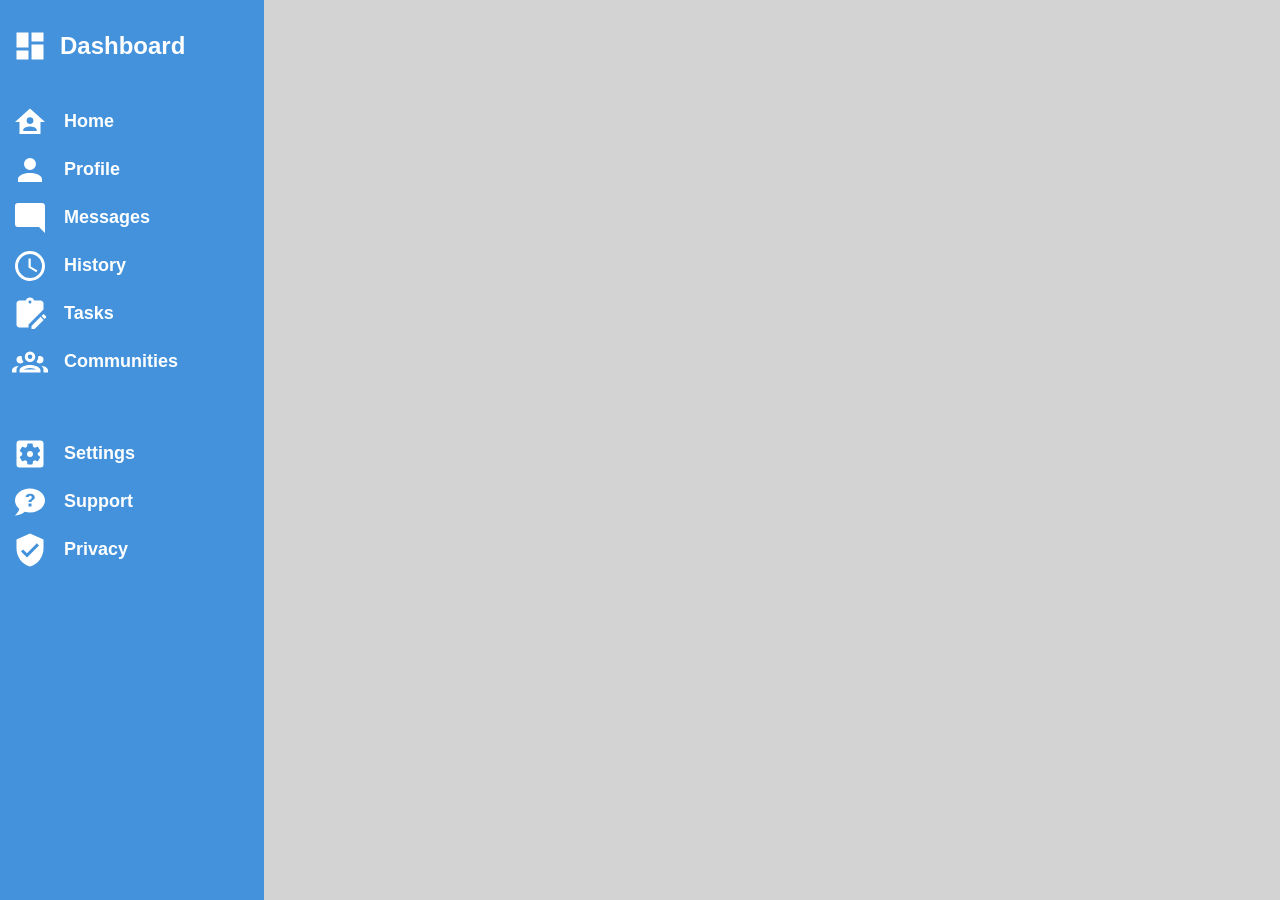
==== admin-dashboaard/index.html @ 9b549909 "Basic sideboard layout and styling" ====
<!DOCTYPE html>
<html lang="en">
<head>
    <meta charset="UTF-8">
    <meta name="viewport" content="width=device-width, initial-scale=1.0">
    <title>Admin Dashboard</title>
    <link rel="stylesheet" href="style.css">

</head>
<body>

    <aside class="sidebar">

        <div class="view-dashboard">
            <img src="images/view-dashboard.svg" class="icon" width="50" height="50">
            <h1>Dashboard</h1>
        </div>

        <nav class="primary-nav">
            <a href="#"><img src="images/home.svg" class="icon">Home</a>
            <a href="#"><img src="images/profile.svg" class="icon">Profile</a>
            <a href="#"><img src="images/message.svg" class="icon">Messages</a>
            <a href="#"><img src="images/clock-outline.svg" class="icon">History</a>
            <a href="#"><img src="images/clipboard-edit.svg" class="icon">Tasks</a>
            <a href="#"><img src="images/account-group-outline.svg" class="icon">Communities</a>
        </nav>

        <nav class="secondary-nav">
            <a href="#"><img src="images/cog-box.svg" class="icon">Settings</a>
            <a href="#"><img src="images/chat-question.svg" class="icon">Support</a>
            <a href="#"><img src="images/shield-check.svg" class="icon">Privacy</a>
        </nav>

    </aside>


</body>
</html>
---- admin-dashboaard/style.css ----
:root {
    --blue:rgb(67, 146, 219);
    --yellow: rgb(255, 208, 0);
    --gray: rgb(211, 211, 211);
}

body {
    margin: 0;
    font-family:'Segoe UI', Tahoma, Geneva, Verdana, sans-serif;
    background-color: var(--gray);
}

.sidebar {
    background-color: var(--blue);
    color: white;

    position: fixed;
    top: 0;
    left: 0;
    width: 240px;
    height: 100vh;
    padding: 12px;

    z-index: 1;
    overflow-x: hidden;
}

.view-dashboard {
    display: flex;
    align-items: center;
    gap: 12px;
    margin-bottom: 24px;
}

nav {
    display: flex;
    flex-direction: column;
    gap: 12px;
    margin-bottom: 56px;
}

nav a {
    display: flex;
    align-items: center;
    gap: 16px;
    text-decoration: none;
    color: white;
    font-size: 18px;
    font-weight: 600;
}

.icon { 
    filter: invert(100%);
    width: 36px;
    height: 36px;
}
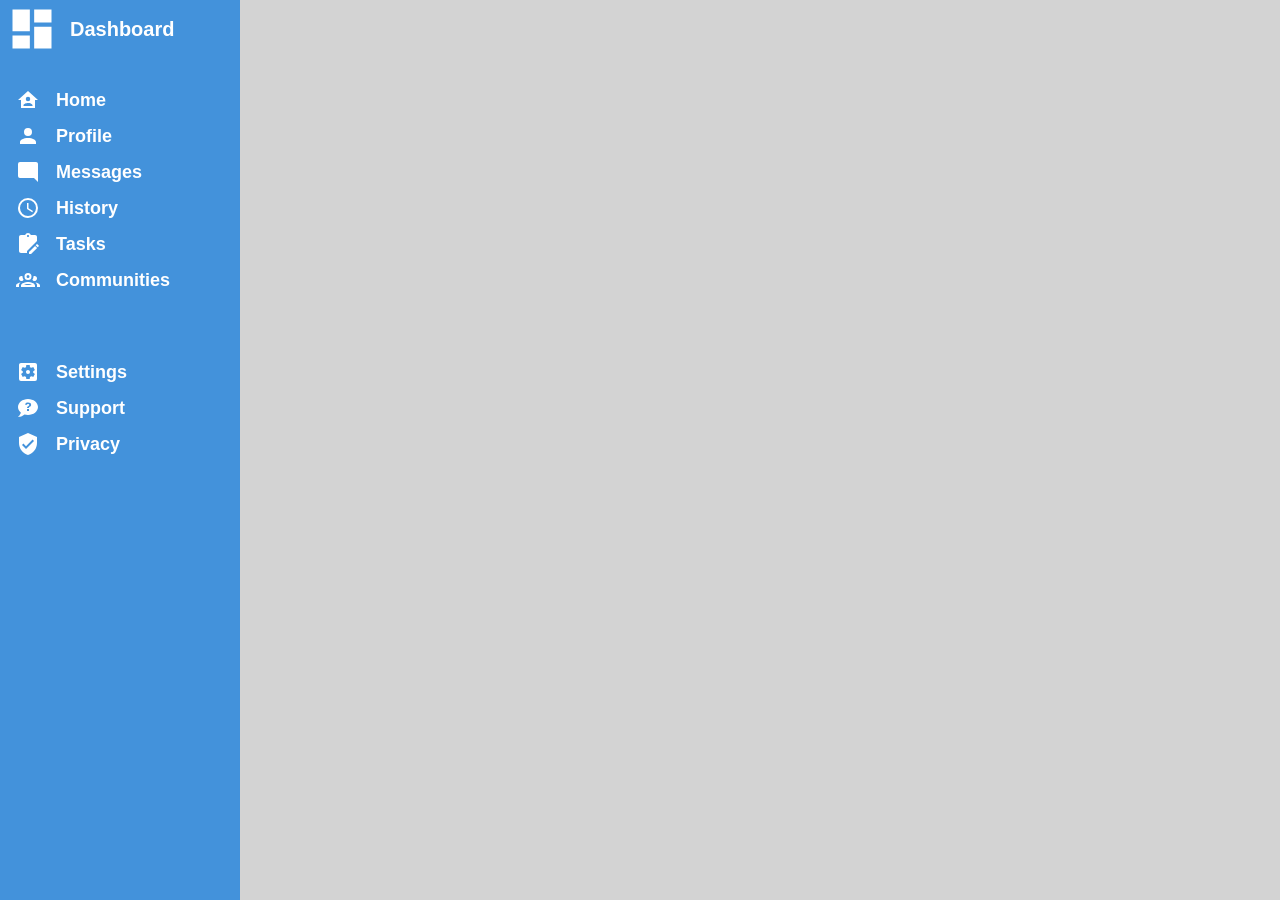
==== commit 6b02b816: "Improved sidebar styling" ====
--- a/admin-dashboaard/index.html
+++ b/admin-dashboaard/index.html
@@ -9,30 +9,43 @@
 </head>
 <body>
 
+    <!-- Sidenav -->
     <aside class="sidebar">
 
-        <div class="view-dashboard">
-            <img src="images/view-dashboard.svg" class="icon" width="50" height="50">
+        <button class="view-dashboard">
+            <img src="images/view-dashboard.svg" class="generic-icon" id="dashboard-icon" width="50" height="50">
             <h1>Dashboard</h1>
-        </div>
+        </button>
 
         <nav class="primary-nav">
-            <a href="#"><img src="images/home.svg" class="icon">Home</a>
-            <a href="#"><img src="images/profile.svg" class="icon">Profile</a>
-            <a href="#"><img src="images/message.svg" class="icon">Messages</a>
-            <a href="#"><img src="images/clock-outline.svg" class="icon">History</a>
-            <a href="#"><img src="images/clipboard-edit.svg" class="icon">Tasks</a>
-            <a href="#"><img src="images/account-group-outline.svg" class="icon">Communities</a>
+            <a href="#"><img src="images/home.svg" class="generic-icon">Home</a>
+            <a href="#"><img src="images/profile.svg" class="generic-icon">Profile</a>
+            <a href="#"><img src="images/message.svg" class="generic-icon">Messages</a>
+            <a href="#"><img src="images/clock-outline.svg" class="generic-icon">History</a>
+            <a href="#"><img src="images/clipboard-edit.svg" class="generic-icon">Tasks</a>
+            <a href="#"><img src="images/account-group-outline.svg" class="generic-icon">Communities</a>
         </nav>
 
         <nav class="secondary-nav">
-            <a href="#"><img src="images/cog-box.svg" class="icon">Settings</a>
-            <a href="#"><img src="images/chat-question.svg" class="icon">Support</a>
-            <a href="#"><img src="images/shield-check.svg" class="icon">Privacy</a>
+            <a href="#"><img src="images/cog-box.svg" class="generic-icon">Settings</a>
+            <a href="#"><img src="images/chat-question.svg" class="generic-icon">Support</a>
+            <a href="#"><img src="images/shield-check.svg" class="generic-icon">Privacy</a>
         </nav>
 
     </aside>
 
 
+    <!-- TOP PANEL -->
+    <main class="top-panel">
+
+        <div>
+
+        </div>
+        <div>
+            
+        </div>
+
+    </main>
+
 </body>
 </html>
--- a/admin-dashboaard/style.css
+++ b/admin-dashboaard/style.css
@@ -1,5 +1,6 @@
 :root {
     --blue:rgb(67, 146, 219);
+    --lightblue: rgb(116, 182, 243);
     --yellow: rgb(255, 208, 0);
     --gray: rgb(211, 211, 211);
 }
@@ -10,32 +11,48 @@
     background-color: var(--gray);
 }
 
+
+/* SIDEBAR */
+
 .sidebar {
     background-color: var(--blue);
     color: white;
 
     position: fixed;
+    box-sizing: border-box;
     top: 0;
     left: 0;
     width: 240px;
     height: 100vh;
-    padding: 12px;
 
     z-index: 1;
     overflow-x: hidden;
 }
+
 
 .view-dashboard {
     display: flex;
     align-items: center;
     gap: 12px;
     margin-bottom: 24px;
+    width: 100%;
+
+    background-color: var(--blue);
+    color: white;
+    border: none;
+}
+
+.view-dashboard:hover {
+    background-color: var(--lightblue);
+}
+
+.view-dashboard:active {
+    background-color: var(--blue);
 }
 
 nav {
     display: flex;
     flex-direction: column;
-    gap: 12px;
     margin-bottom: 56px;
 }
 
@@ -47,10 +64,32 @@
     color: white;
     font-size: 18px;
     font-weight: 600;
+    padding-left: 16px;
+    height: 36px;
 }
 
-.icon { 
+nav a:hover {
+    background-color: var(--lightblue);
+}
+
+nav a:active {
+    background-color: var(--blue);
+}
+
+.generic-icon { 
     filter: invert(100%);
-    width: 36px;
-    height: 36px;
-}+    width: 24px;
+    height: 24px;
+}
+
+#dashboard-icon {
+    width: 52px;
+    height: 52px;
+}
+
+
+
+
+
+/* TOP PANEL */
+
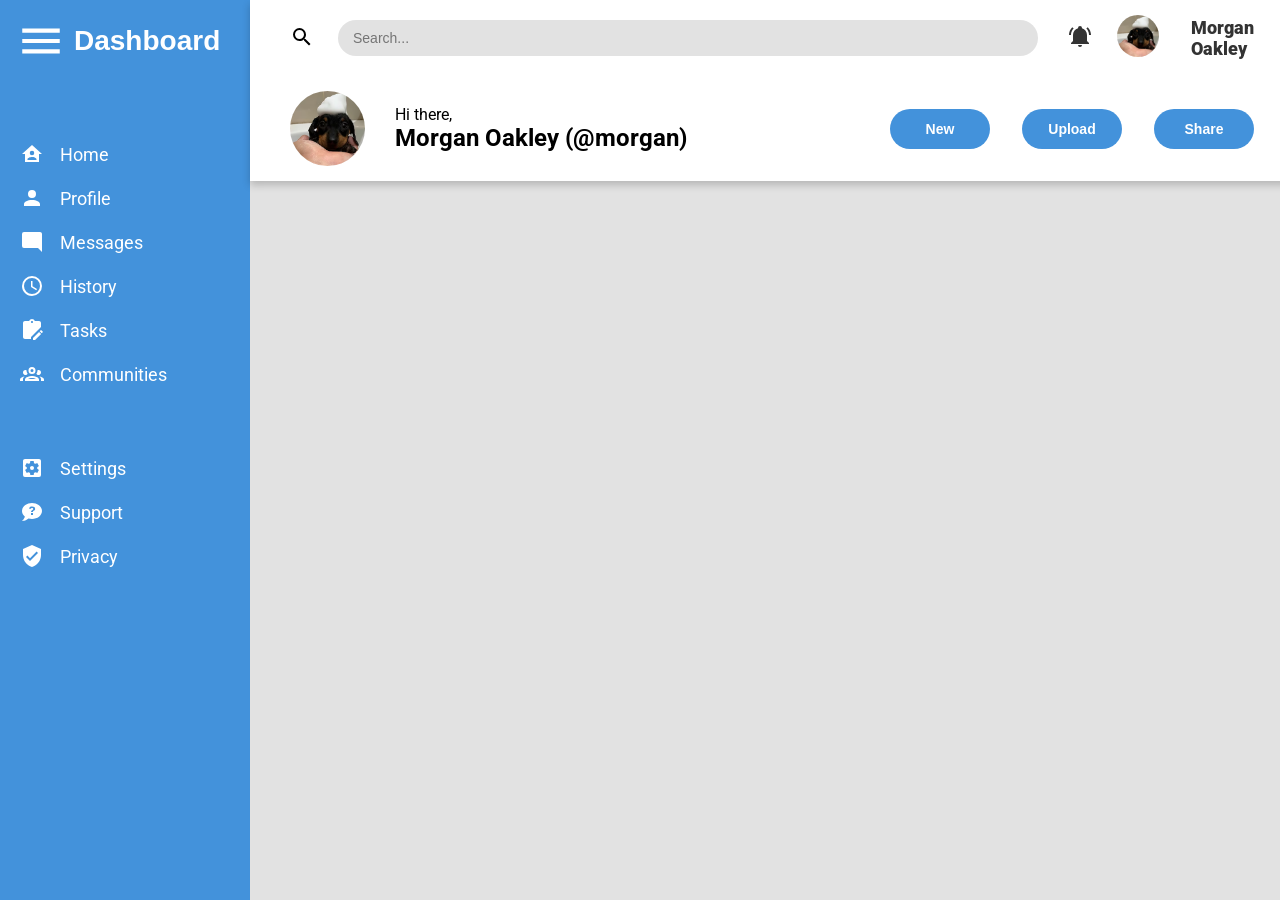
==== commit d1f99446: "Redo sidebar and top panel layout setup + styling" ====
--- a/admin-dashboaard/index.html
+++ b/admin-dashboaard/index.html
@@ -3,49 +3,68 @@
 <head>
     <meta charset="UTF-8">
     <meta name="viewport" content="width=device-width, initial-scale=1.0">
-    <title>Admin Dashboard</title>
+    <title>Dashboard</title>
     <link rel="stylesheet" href="style.css">
-
 </head>
 <body>
 
-    <!-- Sidenav -->
-    <aside class="sidebar">
+    <div class="container">
+        <!-- SIDEBAR -->
+        <aside class="sidebar">
+            <button class="sidebar-header">
+                <img src="images/menu.svg" width="50" height="50">
+                <h1>Dashboard</h1>
+            </button>
+            <nav class="sidebar-nav">
+                <ul>
+                    <li><a href="#home"><img src="images/home.svg">Home</a></li>
+                    <li><a href="#profile"><img src="images/profile.svg">Profile</a></li>
+                    <li><a href="#messages"><img src="images/message.svg">Messages</a></li>
+                    <li><a href="#history"><img src="images/clock-outline.svg">History</a></li>
+                    <li><a href="#tasks"><img src="images/clipboard-edit.svg">Tasks</a></li>
+                    <li><a href="#communities"><img src="images/account-group-outline.svg">Communities</a></li>
+                </ul>
+                <ul>
+                    <li><a href="#settings"><img src="images/cog-box.svg">Settings</a></li>
+                    <li><a href="#support"><img src="images/chat-question.svg">Support</a></li>
+                    <li><a href="#privacy"><img src="images/shield-check.svg">Privacy</a></li>
+                </ul>
+            </nav>
+        </aside>
 
-        <button class="view-dashboard">
-            <img src="images/view-dashboard.svg" class="generic-icon" id="dashboard-icon" width="50" height="50">
-            <h1>Dashboard</h1>
-        </button>
+        <!-- MAIN CONTENT -->
+        <div class="main-content">
+            <!-- TOP PANEL -->
+            <header class="top-panel">
+                <div class="top-row">
+                    <div class="search-bar">
+                        <button><img src="images/magnify.svg"></button>
+                        <input type="text" placeholder="Search...">
+                    </div>
+                    <div class="top-panel-right">
+                        <button class="notification-btn"><img src="images/bell-ring.svg"></button>
+                        <div class="user-profile">
+                            <a href="#profile"><img src="images/placeholder-profile-picture.png" id="avatar-small"></a>
+                            <span class="username">Morgan Oakley</span>
+                        </div>
+                    </div>
+                </div>
+                <div class="bottom-row">
+                    <img src="images/placeholder-profile-picture.png" id="avatar-big">
+                    <div class="greeting">
+                        <p>Hi there,</p>
+                        <h2>Morgan Oakley (@morgan)</h2>
+                    </div>
+                    <div class="action-buttons">
+                        <button class="btn btn-primary">New</button>
+                        <button class="btn btn-primary">Upload</button>
+                        <button class="btn btn-primary">Share</button>
+                    </div>
+                </div>
+            </header>
 
-        <nav class="primary-nav">
-            <a href="#"><img src="images/home.svg" class="generic-icon">Home</a>
-            <a href="#"><img src="images/profile.svg" class="generic-icon">Profile</a>
-            <a href="#"><img src="images/message.svg" class="generic-icon">Messages</a>
-            <a href="#"><img src="images/clock-outline.svg" class="generic-icon">History</a>
-            <a href="#"><img src="images/clipboard-edit.svg" class="generic-icon">Tasks</a>
-            <a href="#"><img src="images/account-group-outline.svg" class="generic-icon">Communities</a>
-        </nav>
-
-        <nav class="secondary-nav">
-            <a href="#"><img src="images/cog-box.svg" class="generic-icon">Settings</a>
-            <a href="#"><img src="images/chat-question.svg" class="generic-icon">Support</a>
-            <a href="#"><img src="images/shield-check.svg" class="generic-icon">Privacy</a>
-        </nav>
-
-    </aside>
-
-
-    <!-- TOP PANEL -->
-    <main class="top-panel">
-
-        <div>
-
-        </div>
-        <div>
             
         </div>
-
-    </main>
-
+    </div>
 </body>
 </html>
--- a/admin-dashboaard/style.css
+++ b/admin-dashboaard/style.css
@@ -1,95 +1,232 @@
+@import url('https://fonts.googleapis.com/css2?family=Roboto&display=swap');
+
+
+* {
+    margin: 0;
+    padding: 0;
+    box-sizing: border-box;
+}
+
 :root {
-    --blue:rgb(67, 146, 219);
-    --lightblue: rgb(116, 182, 243);
+    --blue: rgb(67, 146, 219);
     --yellow: rgb(255, 208, 0);
-    --gray: rgb(211, 211, 211);
+    --gray: rgb(226, 226, 226);
+    --shadow: 0 4px 8px 0 rgba(0, 0, 0, 0.2);
+    --hover: rgba(255, 255, 255, 0.2);
+    --clicked: rgba(255, 255, 255, 0.5);
 }
 
 body {
-    margin: 0;
-    font-family:'Segoe UI', Tahoma, Geneva, Verdana, sans-serif;
-    background-color: var(--gray);
-}
-
-
-/* SIDEBAR */
+    font-family: Roboto, 'Segoe UI', sans-serif;
+    background-color: var(--gray)
+}
+
+button {
+    cursor:pointer;
+}
+
+
+/* ==================== */
+
+.container {
+    display: grid;
+    grid-template-columns: 250px 1fr;
+    min-height: 100vh;
+}
+
+/* ==================== */
 
 .sidebar {
     background-color: var(--blue);
     color: white;
-
-    position: fixed;
-    box-sizing: border-box;
-    top: 0;
-    left: 0;
-    width: 240px;
-    height: 100vh;
-
-    z-index: 1;
-    overflow-x: hidden;
-}
-
-
-.view-dashboard {
-    display: flex;
-    align-items: center;
-    gap: 12px;
-    margin-bottom: 24px;
+    grid-row: 1 / -1; 
+}
+
+.sidebar-header {
+    display: flex;
+    align-items: center;
+    gap: 8px;
+    margin-bottom: 30px;
+    border: none;
+    background-color: transparent;
+    color: white;
+    padding: 16px;
     width: 100%;
-
-    background-color: var(--blue);
-    color: white;
-    border: none;
-}
-
-.view-dashboard:hover {
-    background-color: var(--lightblue);
-}
-
-.view-dashboard:active {
-    background-color: var(--blue);
-}
-
-nav {
-    display: flex;
-    flex-direction: column;
-    margin-bottom: 56px;
-}
-
-nav a {
+}
+
+
+.sidebar-header h1 {
+    font-size: 28px;
+}
+
+.sidebar-nav ul {
+    list-style: none;
+    margin-top: 50px;
+}
+
+.sidebar-nav li:hover, .sidebar-header:hover {
+    background-color: var(--hover);
+}
+
+.sidebar-nav li:active, .sidebar-header:active {
+    background-color: var(--clicked);
+}
+
+.sidebar-nav a {
+    color: white;
+    text-decoration: none;
+    font-size: 18px;
+    padding: 10px 20px;
     display: flex;
     align-items: center;
     gap: 16px;
-    text-decoration: none;
-    color: white;
-    font-size: 18px;
-    font-weight: 600;
-    padding-left: 16px;
-    height: 36px;
-}
-
-nav a:hover {
-    background-color: var(--lightblue);
-}
-
-nav a:active {
-    background-color: var(--blue);
-}
-
-.generic-icon { 
-    filter: invert(100%);
+}
+
+/* ! too lazy to change image colours so just inverting them ! */
+.sidebar-nav a img, .sidebar-header img {
+    filter: invert(100%)
+}
+
+.sidebar-nav a img {
     width: 24px;
     height: 24px;
 }
 
-#dashboard-icon {
-    width: 52px;
-    height: 52px;
-}
-
-
-
-
-
-/* TOP PANEL */
-
+
+
+/* ==================== */
+
+.top-panel {
+    background-color: white;
+    display: flex;
+    flex-direction: column;
+    box-shadow: var(--shadow);
+    grid-column: 1;
+}
+
+.top-row {
+    display: flex;
+    justify-content: space-between;
+    align-items: center;
+    padding: 15px 40px;
+    gap: 30px;
+}
+
+.bottom-row {
+    display: flex;
+    align-items: center;
+    padding: 15px 40px;
+    gap: 30px;
+}
+
+.search-bar {
+    display: flex;
+    align-items: center;
+    gap: 24px;
+}
+
+.search-bar input {
+    width: 700px;
+    padding: 10px 15px;
+    border: none;
+    border-radius: 20px;
+    font-size: 14px;
+    background-color: var(--gray);
+}
+
+.search-bar img {
+    width: 24px;
+    height: 24px;
+}
+
+.search-bar button {
+    border: none;
+    background-color: transparent;
+}
+
+.action-buttons {
+    display: flex;
+    gap: 32px;
+    margin-left: auto;
+}
+
+.action-buttons button {
+    border-radius: 20px;
+    min-width: 100px;
+    padding: 12px;
+    font-size: 14px;
+}
+
+.top-panel-right {
+    display: flex;
+    align-items: center;
+    gap: 25px;
+}
+
+.top-panel-right img {
+    height: 24px;
+    width: 24px;
+    filter: invert(20%)
+}
+
+.notification-btn {
+    background: none;
+    border: none;
+    font-size: 20px;
+    cursor: pointer;
+}
+
+.user-profile {
+    display: flex;
+    align-items: center;
+    gap: 32px;
+}
+
+#avatar-small {
+    width: 42px;
+    height: 42px;
+    border-radius: 50%;
+    object-fit: cover;
+    filter: none;
+}
+
+#avatar-big {
+    width: 75px;
+    height: 75px;
+    border-radius: 50%;
+    object-fit: cover;
+    filter: none;
+}
+
+.username {
+    font-weight: 900;
+    font-size: 18px;
+    color: #333;
+}
+
+/* ==================== */
+
+.main-content {
+    display: grid;
+    grid-template-rows: auto 1fr; 
+    grid-template-columns: 1fr;
+}
+
+.btn {
+    padding: 10px 25px;
+    border: none;
+    border-radius: 5px;
+    cursor: pointer;
+    font-weight: bold;
+}
+
+.btn-primary {
+    background-color: var(--blue);
+    color: white;
+    transition: background-color 0.3s;
+}
+
+.btn-primary:hover {
+    background-color: #2b5a99;
+}
+
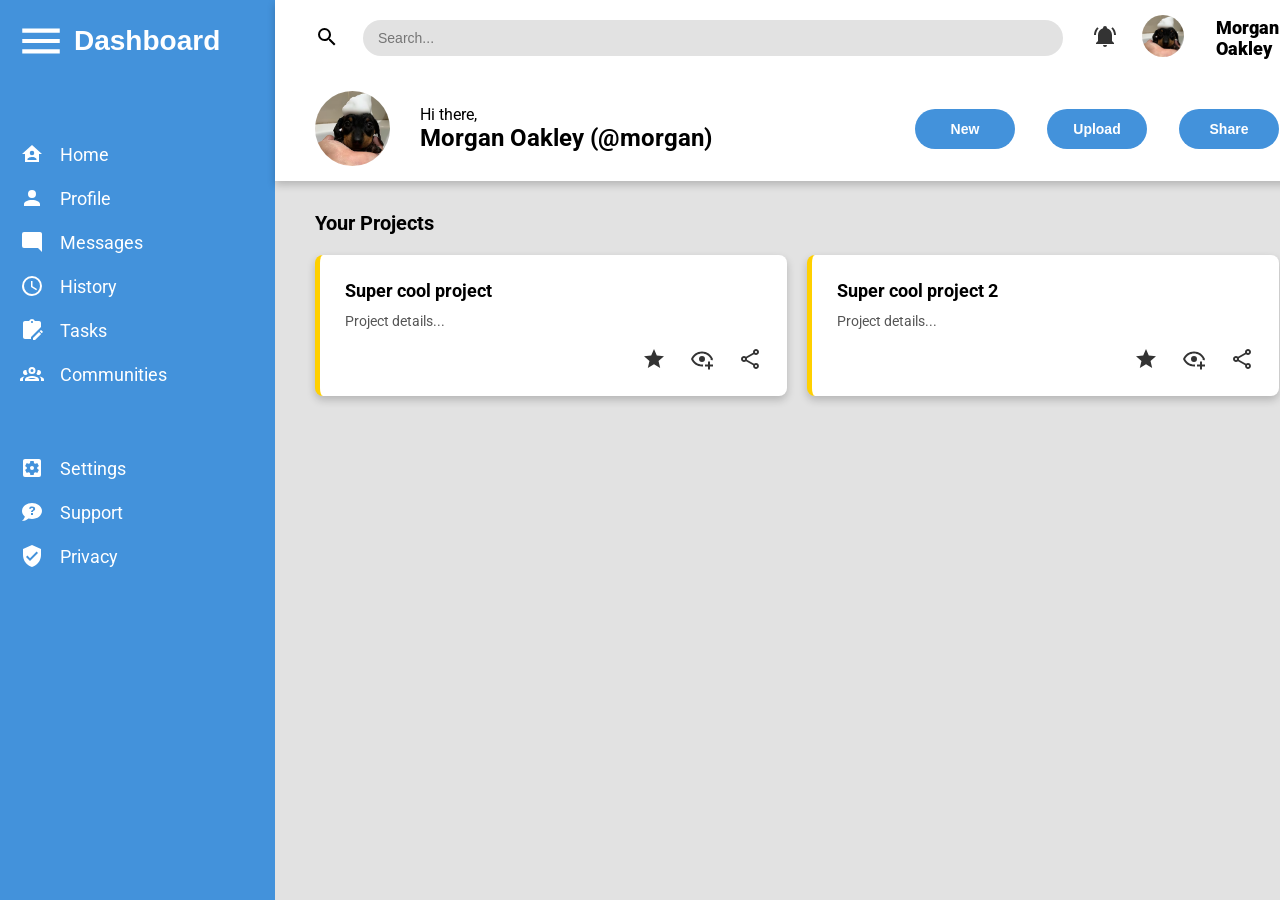
==== commit 71ca5363: "Add Project cards first attempt" ====
--- a/admin-dashboaard/index.html
+++ b/admin-dashboaard/index.html
@@ -11,10 +11,12 @@
     <div class="container">
         <!-- SIDEBAR -->
         <aside class="sidebar">
+
             <button class="sidebar-header">
                 <img src="images/menu.svg" width="50" height="50">
                 <h1>Dashboard</h1>
             </button>
+
             <nav class="sidebar-nav">
                 <ul>
                     <li><a href="#home"><img src="images/home.svg">Home</a></li>
@@ -30,12 +32,14 @@
                     <li><a href="#privacy"><img src="images/shield-check.svg">Privacy</a></li>
                 </ul>
             </nav>
+
         </aside>
 
         <!-- MAIN CONTENT -->
         <div class="main-content">
-            <!-- TOP PANEL -->
+
             <header class="top-panel">
+
                 <div class="top-row">
                     <div class="search-bar">
                         <button><img src="images/magnify.svg"></button>
@@ -49,6 +53,7 @@
                         </div>
                     </div>
                 </div>
+
                 <div class="bottom-row">
                     <img src="images/placeholder-profile-picture.png" id="avatar-big">
                     <div class="greeting">
@@ -61,9 +66,42 @@
                         <button class="btn btn-primary">Share</button>
                     </div>
                 </div>
+
             </header>
 
-            
+
+            <!-- CARDS -->
+             <div class="cards-container">
+
+                <div class="projects">
+                    <h3>Your Projects</h3>
+                    <div class="projects-cards-container">
+
+                        <div class="project-card">
+                            <h4>Super cool project</h4>
+                            <p>Project details...</p>
+                            <div class="project-card-buttons">
+                                <button><img src="images/star.svg"></button>
+                                <button><img src="images/eye-plus-outline.svg"></button>
+                                <button><img src="images/share-variant-outline.svg"></button>
+                            </div>
+                        </div>
+
+                        <div class="project-card">
+                            <h4>Super cool project 2</h4>
+                            <p>Project details...</p>
+                            <div class="project-card-buttons">
+                                <button><img src="images/star.svg"></button>
+                                <button><img src="images/eye-plus-outline.svg"></button>
+                                <button><img src="images/share-variant-outline.svg"></button>
+                            </div>
+                        </div>
+
+                    </div>
+                </div>
+
+            </div>
+
         </div>
     </div>
 </body>
--- a/admin-dashboaard/style.css
+++ b/admin-dashboaard/style.css
@@ -11,6 +11,7 @@
     --blue: rgb(67, 146, 219);
     --yellow: rgb(255, 208, 0);
     --gray: rgb(226, 226, 226);
+    --darkgray: #555555;
     --shadow: 0 4px 8px 0 rgba(0, 0, 0, 0.2);
     --hover: rgba(255, 255, 255, 0.2);
     --clicked: rgba(255, 255, 255, 0.5);
@@ -30,7 +31,7 @@
 
 .container {
     display: grid;
-    grid-template-columns: 250px 1fr;
+    grid-template-columns: 275px 1fr;
     min-height: 100vh;
 }
 
@@ -95,6 +96,13 @@
 
 
 /* ==================== */
+
+.main-content {
+    display: grid;
+    grid-template-rows: auto 1fr; 
+    grid-template-columns: 1fr;
+}
+
 
 .top-panel {
     background-color: white;
@@ -201,16 +209,8 @@
 .username {
     font-weight: 900;
     font-size: 18px;
-    color: #333;
-}
-
-/* ==================== */
-
-.main-content {
-    display: grid;
-    grid-template-rows: auto 1fr; 
-    grid-template-columns: 1fr;
-}
+}
+
 
 .btn {
     padding: 10px 25px;
@@ -227,6 +227,59 @@
 }
 
 .btn-primary:hover {
-    background-color: #2b5a99;
-}
-
+    filter: brightness(120%);
+}
+
+
+/* ==================== */
+
+
+.cards-container {
+    padding: 30px 40px;
+    overflow-y: auto;
+}
+
+.projects h3 {
+    font-size: 20px;
+    margin-bottom: 20px;
+}
+
+.projects-cards-container {
+    display: grid;
+    grid-template-columns: 1fr 1fr;
+    gap: 20px;
+}
+
+.project-card {
+    background-color: white;
+    padding: 25px;
+    border-radius: 8px;
+    box-shadow: var(--shadow);
+    border-left: 5px solid var(--yellow);
+}
+
+.project-card h4 {
+    font-size: 18px;
+    margin-bottom: 10px;
+}
+
+.project-card p {
+    font-size: 14px;
+    color: var(--darkgray);
+    line-height: 1.5;
+    margin-bottom: 15px;
+}
+
+.project-card-buttons {
+    display: flex;
+    justify-content: flex-end;
+    gap: 24px;
+}
+
+.project-card-buttons button {
+    border: none;
+    width: 24px;
+    height: 24px;
+    background-color: transparent;
+    filter: invert(20%)
+}
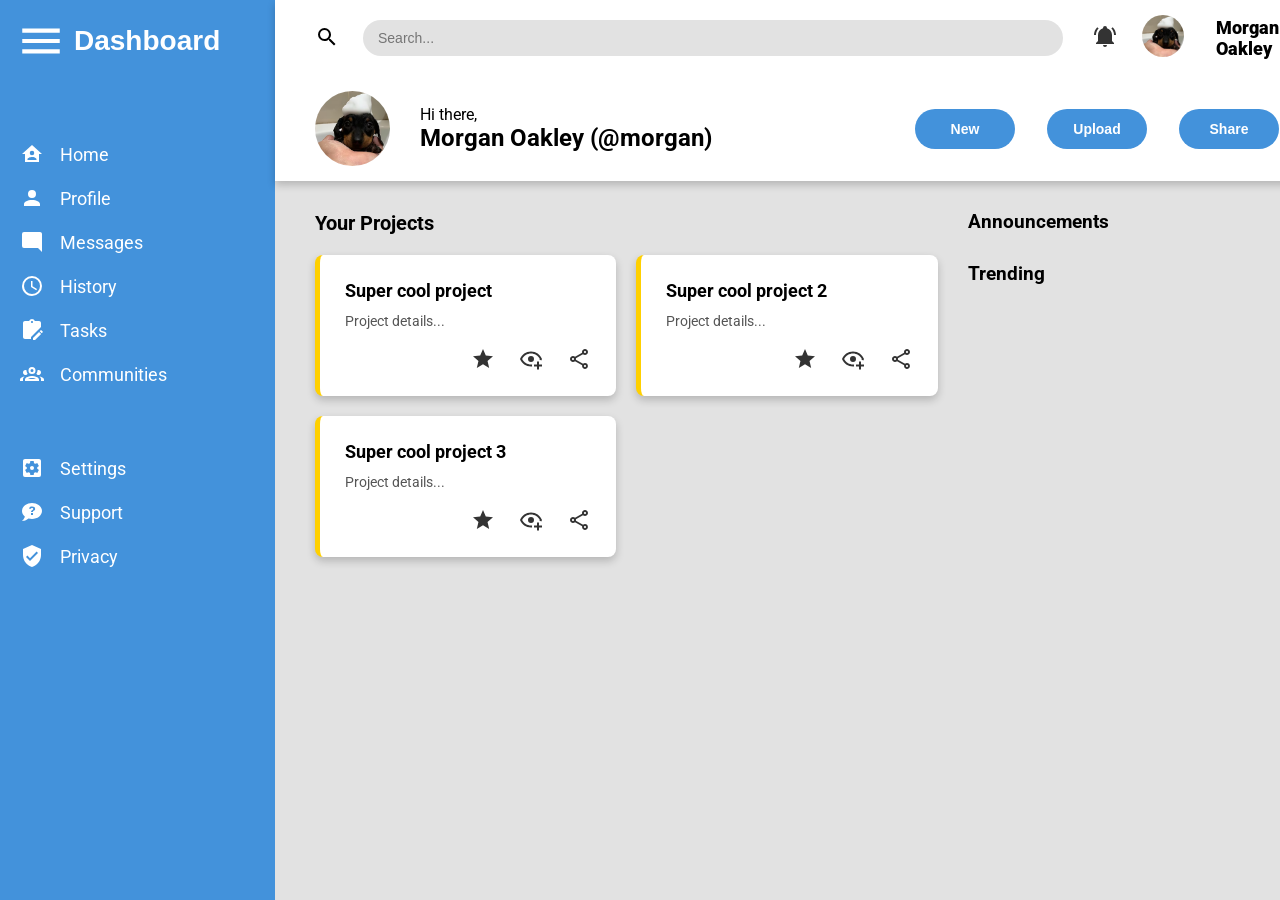
==== commit f39de5a3: "Layout adjusted for announcements and trending card section" ====
--- a/admin-dashboaard/index.html
+++ b/admin-dashboaard/index.html
@@ -97,7 +97,29 @@
                             </div>
                         </div>
 
+                        <div class="project-card">
+                            <h4>Super cool project 3</h4>
+                            <p>Project details...</p>
+                            <div class="project-card-buttons">
+                                <button><img src="images/star.svg"></button>
+                                <button><img src="images/eye-plus-outline.svg"></button>
+                                <button><img src="images/share-variant-outline.svg"></button>
+                            </div>
+                        </div>
+
                     </div>
+                </div>
+
+                <div class="right-side-cards">
+
+                    <div class="announcements">
+                        <h3>Announcements</h3>
+                    </div>
+
+                    <div class="trending">
+                        <h3>Trending</h3>
+                    </div>
+
                 </div>
 
             </div>
--- a/admin-dashboaard/style.css
+++ b/admin-dashboaard/style.css
@@ -237,7 +237,11 @@
 .cards-container {
     padding: 30px 40px;
     overflow-y: auto;
-}
+    display: grid;
+    grid-template-columns: 2fr 1fr;
+    gap: 30px;
+}
+
 
 .projects h3 {
     font-size: 20px;
@@ -282,4 +286,10 @@
     height: 24px;
     background-color: transparent;
     filter: invert(20%)
+}
+
+.right-side-cards {
+    display: flex;
+    flex-direction: column;
+    gap: 30px;
 }
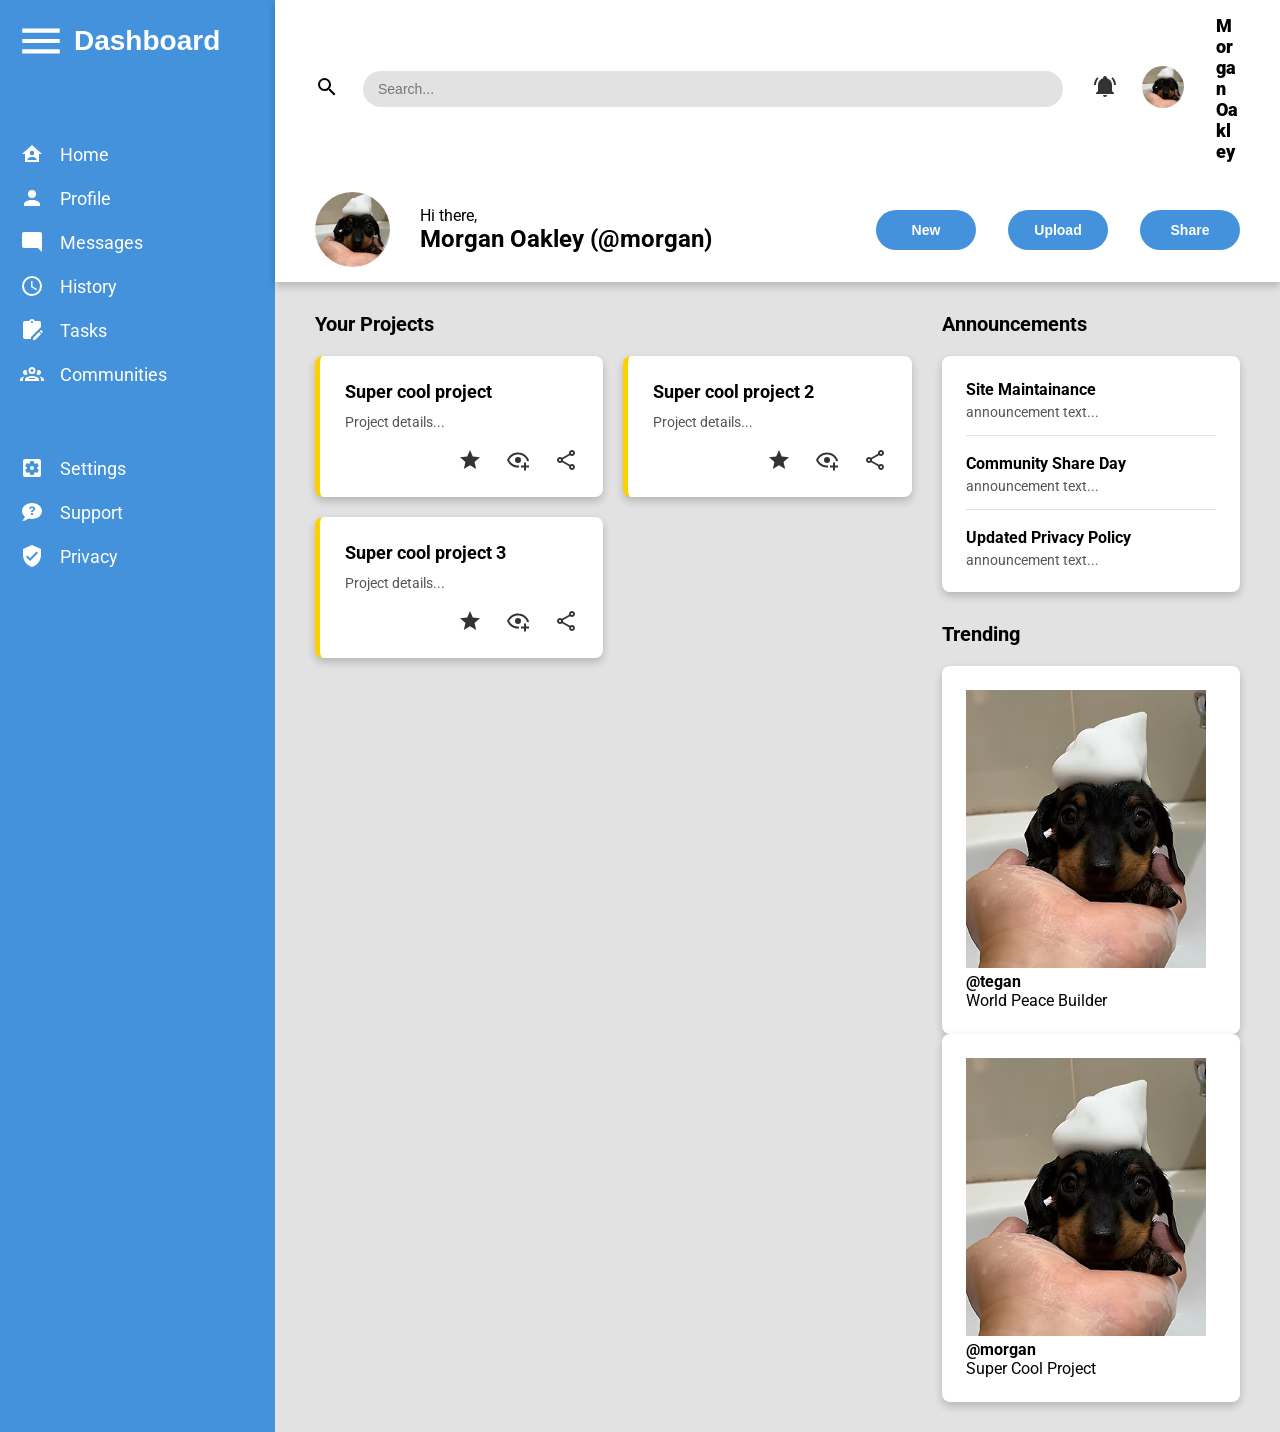
==== commit 283e3a75: "Add Announcement styling + global word break for text wrapping" ====
--- a/admin-dashboaard/index.html
+++ b/admin-dashboaard/index.html
@@ -112,12 +112,44 @@
 
                 <div class="right-side-cards">
 
-                    <div class="announcements">
+                    <div class="announcements-section">
                         <h3>Announcements</h3>
+                        <div class="announcements-cards-container">
+                            <div class="announcement-card">
+                                <h5>Site Maintainance</h5>
+                                <p>announcement text...</p>
+                            </div>
+                            <div class="announcement-card">
+                                <h5>Community Share Day</h5>
+                                <p>announcement text...</p>
+                            </div>
+                            <div class="announcement-card">
+                                <h5>Updated Privacy Policy</h5>
+                                <p>announcement text... </p>
+                            </div>
+                        </div>
                     </div>
 
-                    <div class="trending">
+                    <div class="trending-section">
                         <h3>Trending</h3>
+                        <div class="trending-cards-container">
+                            <div class="trending-card">
+                                <img src="images/placeholder-profile-picture.png">
+                                <div class="trending-card-text">
+                                    <strong>@tegan</strong>
+                                    <p>World Peace Builder</p>
+                                </div>
+                            </div>
+                        </div>
+                        <div class="trending-cards-container">
+                            <div class="trending-card">
+                                <img src="images/placeholder-profile-picture.png">
+                                <div class="trending-card-text">
+                                    <strong>@morgan</strong>
+                                    <p>Super Cool Project</p>
+                                </div>
+                            </div>
+                        </div>
                     </div>
 
                 </div>
--- a/admin-dashboaard/style.css
+++ b/admin-dashboaard/style.css
@@ -5,6 +5,7 @@
     margin: 0;
     padding: 0;
     box-sizing: border-box;
+    word-break: break-all;
 }
 
 :root {
@@ -243,7 +244,7 @@
 }
 
 
-.projects h3 {
+.projects h3, .right-side-cards h3{
     font-size: 20px;
     margin-bottom: 20px;
 }
@@ -288,8 +289,48 @@
     filter: invert(20%)
 }
 
+/* ==================== */
+
 .right-side-cards {
     display: flex;
     flex-direction: column;
     gap: 30px;
+}
+
+.announcements-section h3,
+.trending-section h3 {
+    font-size: 20px;
+    margin-bottom: 20px;
+}
+
+.announcements-cards-container,
+.trending-cards-container {
+    background-color: white;
+    border-radius: 8px;
+    box-shadow: var(--shadow);
+    padding: 24px;
+    display: flex;
+    flex-direction: column;
+    gap: 18px;
+    max-width: 500px;
+}
+
+.announcement-card {
+    border-bottom: 1px solid var(--gray);
+    padding-bottom: 15px;
+}
+
+.announcement-card:last-child {
+    border-bottom: none;
+    padding-bottom: 0px;
+}
+
+.announcement-card h5 {
+    font-size: 16px;
+    margin-bottom: 5px;
+}
+
+.announcement-card p {
+    font-size: 14px;
+    color: var(--darkgray);
 }
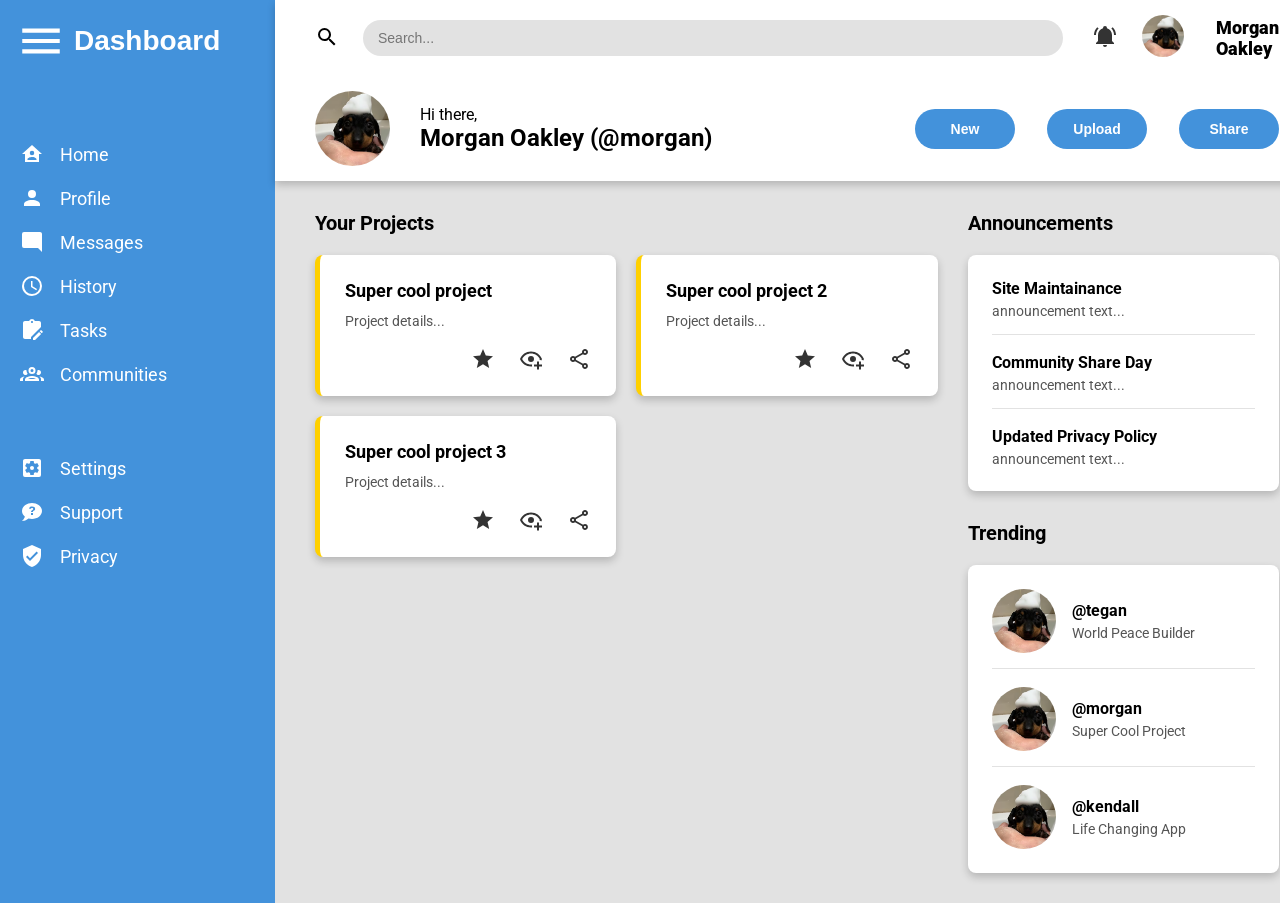
==== commit 858741cb: "Add trending styling, removed global word break and re-added to appropriate sections" ====
--- a/admin-dashboaard/index.html
+++ b/admin-dashboaard/index.html
@@ -140,13 +140,18 @@
                                     <p>World Peace Builder</p>
                                 </div>
                             </div>
-                        </div>
-                        <div class="trending-cards-container">
                             <div class="trending-card">
                                 <img src="images/placeholder-profile-picture.png">
                                 <div class="trending-card-text">
                                     <strong>@morgan</strong>
                                     <p>Super Cool Project</p>
+                                </div>
+                            </div>
+                            <div class="trending-card">
+                                <img src="images/placeholder-profile-picture.png">
+                                <div class="trending-card-text">
+                                    <strong>@kendall</strong>
+                                    <p>Life Changing App</p>
                                 </div>
                             </div>
                         </div>
--- a/admin-dashboaard/style.css
+++ b/admin-dashboaard/style.css
@@ -5,7 +5,6 @@
     margin: 0;
     padding: 0;
     box-sizing: border-box;
-    word-break: break-all;
 }
 
 :root {
@@ -261,6 +260,7 @@
     border-radius: 8px;
     box-shadow: var(--shadow);
     border-left: 5px solid var(--yellow);
+    word-break: break-all;
 }
 
 .project-card h4 {
@@ -318,6 +318,7 @@
 .announcement-card {
     border-bottom: 1px solid var(--gray);
     padding-bottom: 15px;
+    word-break: break-all;
 }
 
 .announcement-card:last-child {
@@ -333,4 +334,32 @@
 .announcement-card p {
     font-size: 14px;
     color: var(--darkgray);
-}+}
+
+.trending-card {
+    display: flex;
+    align-items: center;
+    gap: 16px;
+    padding-bottom: 15px;
+    border-bottom: 1px solid var(--gray);
+    word-break: break-all;
+}
+
+.trending-card:last-child {
+    border-bottom: none;
+    padding-bottom: 0px;
+}
+
+.trending-card img {
+    width: 64px;
+    height: 64px;
+    border-radius: 50%;
+    object-fit: cover;
+}
+
+.trending-card-text p {
+    margin-top: 5px;
+    font-size: 14px;
+    color: var(--darkgray)
+}
+
